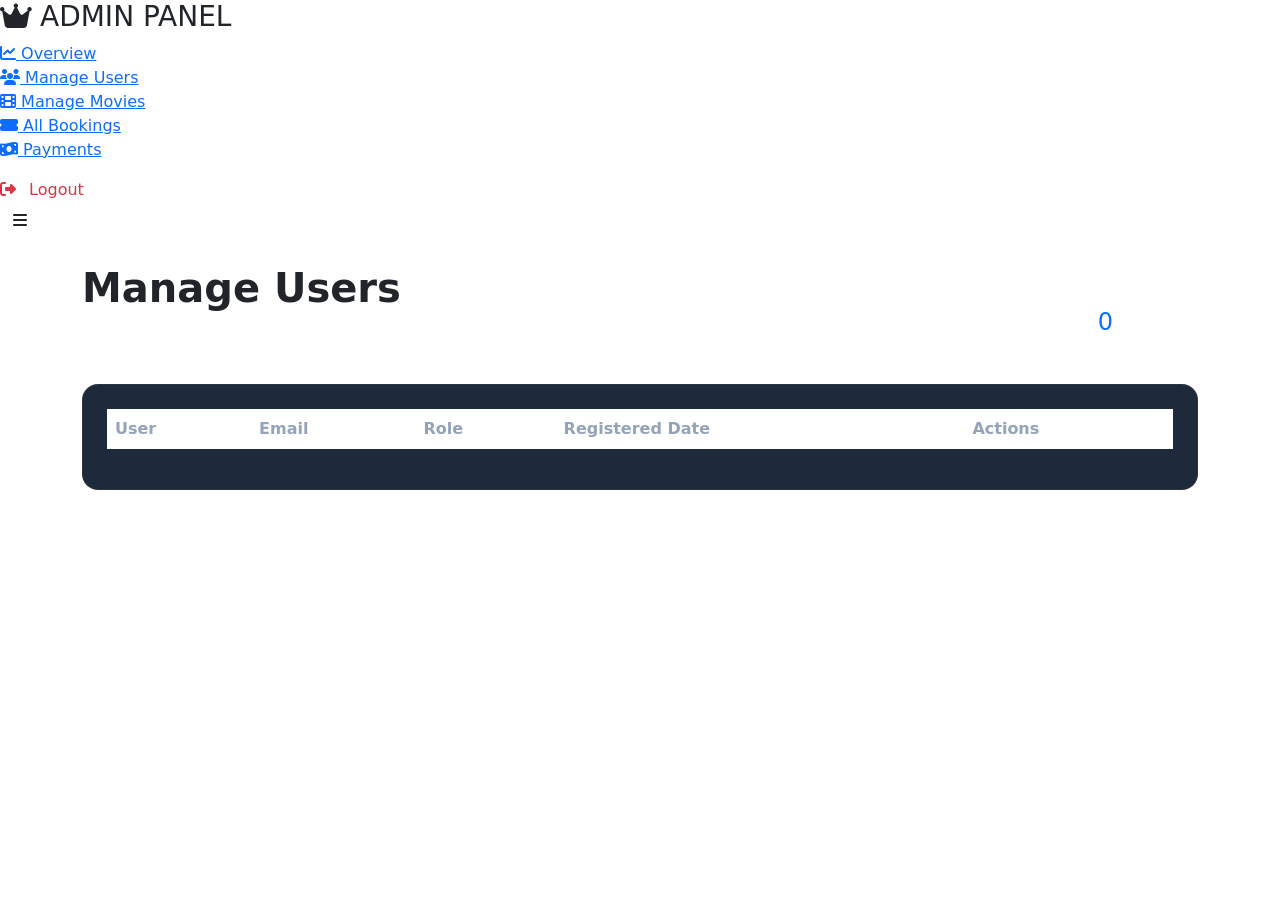
==== frontend/manage-users.html @ ab5ae446 "62nd commit - initialize frontend structure with core HTML pages" ====
<!DOCTYPE html>
<html lang="en">
<head>
    <meta charset="UTF-8">
    <meta name="viewport" content="width=device-width, initial-scale=1.0">
    <title>CineBook - Manage Users</title>
    <link rel="stylesheet" href="https://cdnjs.cloudflare.com/ajax/libs/font-awesome/6.4.0/css/all.min.css">
    <link href="https://cdn.jsdelivr.net/npm/bootstrap@5.3.0/dist/css/bootstrap.min.css" rel="stylesheet">
    <link href="https://fonts.googleapis.com/css2?family=Inter:wght@300;400;500;600;700;800&display=swap" rel="stylesheet">
    <link href="https://unpkg.com/aos@2.3.1/dist/aos.css" rel="stylesheet">
    <link rel="stylesheet" href="css/style.css">
    <link rel="stylesheet" href="css/sidebar.css">
    <style>
        .user-table-container {
            background: #1e293b;
            border-radius: 1rem;
            padding: 1.5rem;
            border: 1px solid rgba(255,255,255,0.05);
        }
        .table { color: white; }
        .table thead th { border-bottom: 2px solid var(--gray); color: #94a3b8; font-weight: 600; }
        .table tbody td { border-bottom: 1px solid rgba(255,255,255,0.05); vertical-align: middle; padding: 1rem 0.75rem; }
        .role-badge { padding: 0.35rem 0.75rem; border-radius: 50px; font-size: 0.75rem; font-weight: 600; }
        .role-admin { background: rgba(245, 158, 11, 0.2); color: #f59e0b; border: 1px solid #f59e0b; }
        .role-customer { background: rgba(34, 197, 94, 0.2); color: #22c55e; border: 1px solid #22c55e; }
        .user-avatar { width: 40px; height: 40px; border-radius: 50%; background: var(--gray); display: flex; align-items: center; justify-content: center; font-weight: bold; }
    </style>
</head>
<body>

<div class="wrapper">
    <!-- Sidebar -->
    <nav id="sidebar">
        <div class="sidebar-header">
            <h3 class="gradient-text"><i class="fas fa-crown me-2"></i>ADMIN PANEL</h3>
        </div>

        <ul class="list-unstyled components">
            <li>
                <a href="admin-dashboard.html">
                    <i class="fas fa-chart-line"></i> Overview
                </a>
            </li>
            <li class="active">
                <a href="manage-users.html">
                    <i class="fas fa-users"></i> Manage Users
                </a>
            </li>
            <li>
                <a href="movies.html">
                    <i class="fas fa-film"></i> Manage Movies
                </a>
            </li>
            <li>
                <a href="my-bookings.html">
                    <i class="fas fa-ticket-alt"></i> All Bookings
                </a>
            </li>
            <li>
                <a href="payments.html">
                    <i class="fas fa-money-bill-wave"></i> Payments
                </a>
            </li>
        </ul>

        <div class="sidebar-footer">
            <a href="#" class="logout-btn text-danger text-decoration-none">
                <i class="fas fa-sign-out-alt me-2"></i> Logout
            </a>
        </div>
    </nav>

    <!-- Page Content -->
    <div id="content">
        <button type="button" id="sidebarCollapse" class="btn">
            <i class="fas fa-bars"></i>
        </button>

        <div class="container py-4">
            <div class="d-flex justify-content-between align-items-center mb-4">
                <div>
                    <h1 class="display-6 fw-bold">Manage Users</h1>
                    <p class="text-white-50">View all registered users and manage their access levels</p>
                </div>
                <div class="stat-card px-4 py-2">
                    <div class="text-white-50 small">Total Users</div>
                    <div class="h4 mb-0 text-primary" id="userCount">0</div>
                </div>
            </div>

            <div class="user-table-container" data-aos="fade-up">
                <div class="table-responsive">
                    <table class="table">
                        <thead>
                            <tr>
                                <th>User</th>
                                <th>Email</th>
                                <th>Role</th>
                                <th>Registered Date</th>
                                <th>Actions</th>
                            </tr>
                        </thead>
                        <tbody id="userTableBody">
                            <!-- Users will be loaded here -->
                        </tbody>
                    </table>
                </div>
            </div>
        </div>
    </div>
</div>

<div class="toast-container"></div>
<div id="loadingSpinner" class="spinner-overlay"><div class="spinner"></div></div>

<script src="https://code.jquery.com/jquery-3.7.1.min.js"></script>
<script src="https://cdn.jsdelivr.net/npm/bootstrap@5.3.0/dist/js/bootstrap.bundle.min.js"></script>
<script src="https://unpkg.com/aos@2.3.1/dist/aos.js"></script>
<script src="js/api.js"></script>
<script src="js/common.js"></script>
<script src="js/sidebar.js"></script>

<script>
    AOS.init({ duration: 800, once: true });

    function loadUsers() {
        showSpinner();
        // Check if API.admin.getUsers exists, if not we might need to add it to api.js
        if (!API.admin.getUsers) {
            API.admin.getUsers = function(callback) {
                $.ajax({
                    url: API_BASE + '/api/admin/users',
                    type: 'GET',
                    headers: { 'Authorization': 'Bearer ' + localStorage.getItem('token') },
                    success: function(response) { if (callback) callback(null, response); },
                    error: function(xhr) { if (callback) callback(xhr.responseJSON, null); }
                });
            };
        }

        if (!API.admin.updateRole) {
            API.admin.updateRole = function(id, role, callback) {
                $.ajax({
                    url: API_BASE + '/api/admin/users/' + id + '/role?role=' + role,
                    type: 'PUT',
                    headers: { 'Authorization': 'Bearer ' + localStorage.getItem('token') },
                    success: function(response) { if (callback) callback(null, response); },
                    error: function(xhr) { if (callback) callback(xhr.responseJSON, null); }
                });
            };
        }

        API.admin.getUsers(function(error, users) {
            hideSpinner();
            if (error) {
                showToast('Failed to load users', 'error');
                return;
            }

            $('#userCount').text(users.length);
            const body = $('#userTableBody');
            body.empty();

            users.forEach(user => {
                const initials = user.name.split(' ').map(n => n[0]).join('').toUpperCase().substring(0, 2);
                const roleClass = user.role === 'ADMIN' ? 'role-admin' : 'role-customer';
                
                body.append(`
                    <tr>
                        <td>
                            <div class="d-flex align-items-center gap-3">
                                <div class="user-avatar">${initials}</div>
                                <div>
                                    <div class="fw-bold">${escapeHtml(user.name)}</div>
                                    <small class="text-white-50">ID: #${user.id}</small>
                                </div>
                            </div>
                        </td>
                        <td>${escapeHtml(user.email)}</td>
                        <td><span class="role-badge ${roleClass}">${user.role}</span></td>
                        <td>${user.registeredAt || 'N/A'}</td>
                        <td>
                            <div class="dropdown">
                                <button class="btn btn-sm btn-outline-primary dropdown-toggle" type="button" data-bs-toggle="dropdown">
                                    Change Role
                                </button>
                                <ul class="dropdown-menu dropdown-menu-dark">
                                    <li><a class="dropdown-item" href="#" onclick="changeRole(${user.id}, 'ADMIN')">Set as ADMIN</a></li>
                                    <li><a class="dropdown-item" href="#" onclick="changeRole(${user.id}, 'CUSTOMER')">Set as CUSTOMER</a></li>
                                </ul>
                            </div>
                        </td>
                    </tr>
                `);
            });
        });
    }

    function changeRole(userId, role) {
        showSpinner();
        API.admin.updateRole(userId, role, function(error) {
            hideSpinner();
            if (error) {
                showToast(error.message || 'Failed to update role', 'error');
            } else {
                showToast('User role updated successfully', 'success');
                loadUsers();
            }
        });
    }

    $(document).ready(function() {
        loadUsers();
    });
</script>
</body>
</html>
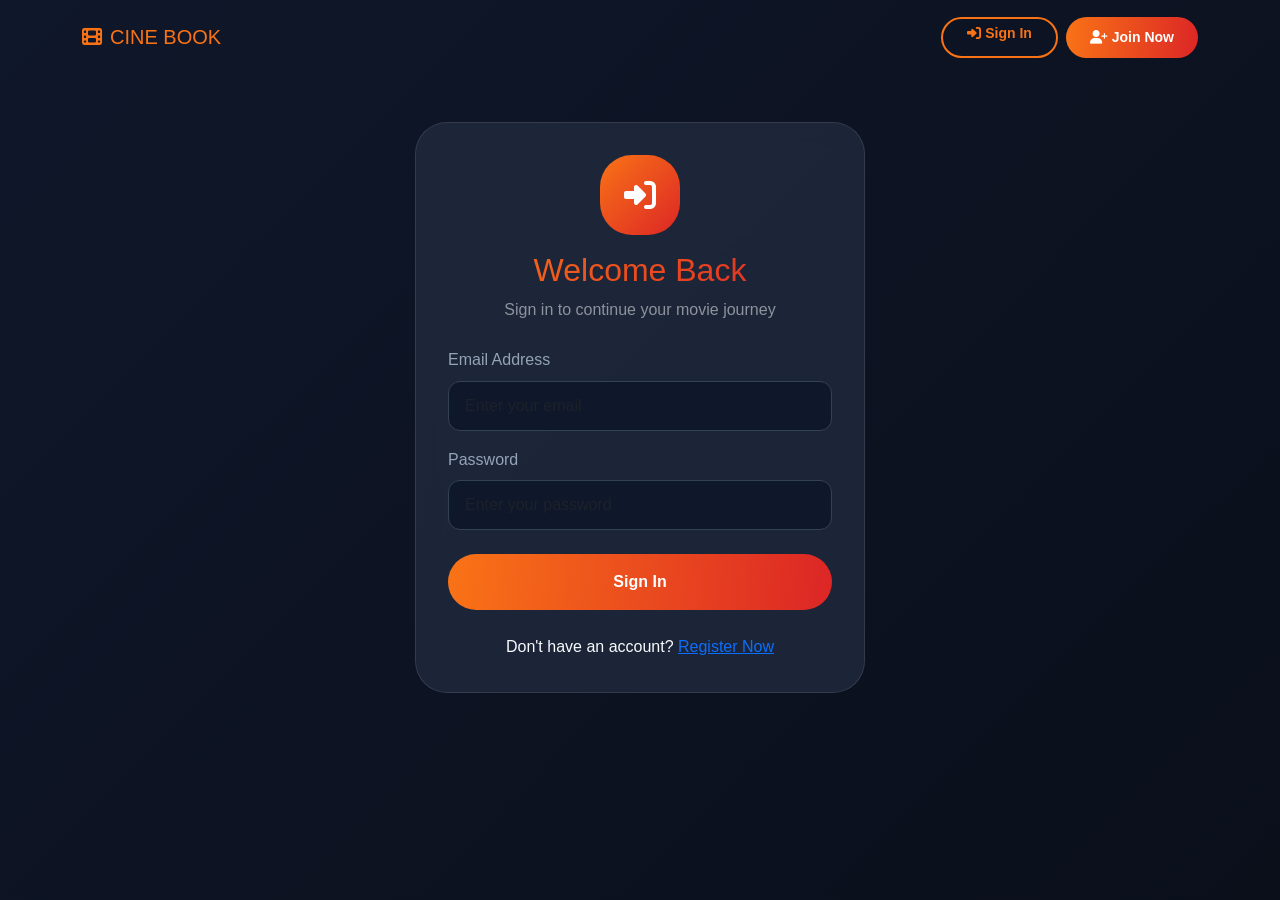
==== commit 0f0c5c30: "1st commit- Created Springboot project" ====
--- a/frontend/manage-users.html
+++ b/frontend/manage-users.html
@@ -124,87 +124,173 @@
     AOS.init({ duration: 800, once: true });
 
     function loadUsers() {
-        showSpinner();
-        // Check if API.admin.getUsers exists, if not we might need to add it to api.js
-        if (!API.admin.getUsers) {
-            API.admin.getUsers = function(callback) {
-                $.ajax({
-                    url: API_BASE + '/api/admin/users',
-                    type: 'GET',
-                    headers: { 'Authorization': 'Bearer ' + localStorage.getItem('token') },
-                    success: function(response) { if (callback) callback(null, response); },
-                    error: function(xhr) { if (callback) callback(xhr.responseJSON, null); }
-                });
-            };
-        }
-
-        if (!API.admin.updateRole) {
-            API.admin.updateRole = function(id, role, callback) {
-                $.ajax({
-                    url: API_BASE + '/api/admin/users/' + id + '/role?role=' + role,
-                    type: 'PUT',
-                    headers: { 'Authorization': 'Bearer ' + localStorage.getItem('token') },
-                    success: function(response) { if (callback) callback(null, response); },
-                    error: function(xhr) { if (callback) callback(xhr.responseJSON, null); }
-                });
-            };
-        }
-
+
+        // Ensure API object exists (IMPORTANT)
+        window.API = window.API || {};
+        API.admin = API.admin || {};
+
+        // Safe fallback (avoid crash)
+        function safeHideSpinner() {
+            if (typeof hideSpinner === 'function') {
+                hideSpinner();
+            }
+        }
+
+        function safeShowToast(msg, type) {
+            if (typeof showToast === 'function') {
+                showToast(msg, type);
+            } else {
+                console.log(type + ": " + msg);
+                alert(msg);
+            }
+        }
+
+        // ================= API: GET USERS =================
+        API.admin.getUsers = function(callback) {
+            $.ajax({
+                url: "http://localhost:8080/api/admin/users",
+                type: 'GET',
+                headers: {
+                    'Authorization': 'Bearer ' + (localStorage.getItem('token') || '')
+                },
+                success: function(response) {
+                    console.log("API Response:", response); // DEBUG
+                    if (callback) callback(null, response);
+                },
+                error: function(xhr) {
+                    console.error("API Error:", xhr); // DEBUG
+                    if (callback) callback(xhr.responseJSON || { message: "Request failed" }, null);
+                }
+            });
+        };
+
+        // ================= API CALL =================
         API.admin.getUsers(function(error, users) {
-            hideSpinner();
+
+            safeHideSpinner();
+
             if (error) {
-                showToast('Failed to load users', 'error');
+                safeShowToast(error.message || 'Failed to load users', 'error');
                 return;
             }
 
-            $('#userCount').text(users.length);
+            // ✅ VERY IMPORTANT: handle different response formats
+            const userList = Array.isArray(users) ? users : (users.data || []);
+
+            console.log("Processed Users:", userList); // DEBUG
+
+            $('#userCount').text(userList.length);
+
             const body = $('#userTableBody');
             body.empty();
 
-            users.forEach(user => {
-                const initials = user.name.split(' ').map(n => n[0]).join('').toUpperCase().substring(0, 2);
-                const roleClass = user.role === 'ADMIN' ? 'role-admin' : 'role-customer';
-                
+            if (userList.length === 0) {
+                body.append('<tr><td colspan="5" class="text-center">No users found</td></tr>');
+                return;
+            }
+
+            userList.forEach(user => {
+
+                const name = user.name || "Unknown";
+                const email = user.email || "N/A";
+                const role = user.role || "CUSTOMER";
+
+                const initials = name.split(' ')
+                    .map(n => n[0])
+                    .join('')
+                    .toUpperCase()
+                    .substring(0, 2);
+
+                const roleClass = role === 'ADMIN' ? 'role-admin' : 'role-customer';
+
                 body.append(`
-                    <tr>
-                        <td>
-                            <div class="d-flex align-items-center gap-3">
-                                <div class="user-avatar">${initials}</div>
-                                <div>
-                                    <div class="fw-bold">${escapeHtml(user.name)}</div>
-                                    <small class="text-white-50">ID: #${user.id}</small>
-                                </div>
+                <tr>
+                    <td>
+                        <div class="d-flex align-items-center gap-3">
+                            <div class="user-avatar">${initials}</div>
+                            <div>
+                                <div class="fw-bold">${escapeHtml(name)}</div>
+                                <small class="text-white-50">ID: #${user.id}</small>
                             </div>
-                        </td>
-                        <td>${escapeHtml(user.email)}</td>
-                        <td><span class="role-badge ${roleClass}">${user.role}</span></td>
-                        <td>${user.registeredAt || 'N/A'}</td>
-                        <td>
-                            <div class="dropdown">
-                                <button class="btn btn-sm btn-outline-primary dropdown-toggle" type="button" data-bs-toggle="dropdown">
-                                    Change Role
-                                </button>
-                                <ul class="dropdown-menu dropdown-menu-dark">
-                                    <li><a class="dropdown-item" href="#" onclick="changeRole(${user.id}, 'ADMIN')">Set as ADMIN</a></li>
-                                    <li><a class="dropdown-item" href="#" onclick="changeRole(${user.id}, 'CUSTOMER')">Set as CUSTOMER</a></li>
-                                </ul>
-                            </div>
-                        </td>
-                    </tr>
-                `);
+                        </div>
+                    </td>
+                    <td>${escapeHtml(email)}</td>
+                    <td><span class="role-badge ${roleClass}">${role}</span></td>
+                    <td>${user.registeredAt || 'N/A'}</td>
+                    <td>
+                        <div class="dropdown">
+                            <button class="btn btn-sm btn-outline-primary dropdown-toggle" type="button" data-bs-toggle="dropdown">
+                                Change Role
+                            </button>
+                            <ul class="dropdown-menu dropdown-menu-dark">
+                                <li><a class="dropdown-item" href="#" onclick="changeRole(${user.id}, 'ADMIN')">Set as ADMIN</a></li>
+                                <li><a class="dropdown-item" href="#" onclick="changeRole(${user.id}, 'CUSTOMER')">Set as CUSTOMER</a></li>
+                            </ul>
+                        </div>
+                    </td>
+                </tr>
+            `);
             });
+
         });
     }
 
     function changeRole(userId, role) {
-        showSpinner();
+
+        // Ensure API object exists
+        window.API = window.API || {};
+        API.admin = API.admin || {};
+
+        // Safe spinner (avoid crash)
+        if (typeof showSpinner === 'function') {
+            showSpinner();
+        }
+
+        // Safe toast
+        function safeToast(msg, type) {
+            if (typeof showToast === 'function') {
+                showToast(msg, type);
+            } else {
+                console.log(type + ": " + msg);
+                alert(msg);
+            }
+        }
+
+        // Ensure updateRole exists
+        API.admin.updateRole = function(id, role, callback) {
+            $.ajax({
+                url: "http://localhost:8080/api/admin/users/" + id + "/role?role=" + role,
+                type: 'PUT',
+                headers: {
+                    'Authorization': 'Bearer ' + (localStorage.getItem('token') || '')
+                },
+                success: function(response) {
+                    console.log("Role updated:", response); // DEBUG
+                    callback && callback(null, response);
+                },
+                error: function(xhr) {
+                    console.error("Update role error:", xhr); // DEBUG
+                    callback && callback(xhr.responseJSON || { message: "Update failed" }, null);
+                }
+            });
+        };
+
+        // Call API
         API.admin.updateRole(userId, role, function(error) {
-            hideSpinner();
+
+            if (typeof hideSpinner === 'function') {
+                hideSpinner();
+            }
+
             if (error) {
-                showToast(error.message || 'Failed to update role', 'error');
+                safeToast(error.message || 'Failed to update role', 'error');
             } else {
-                showToast('User role updated successfully', 'success');
-                loadUsers();
+                safeToast('User role updated successfully', 'success');
+
+                // Reload users safely
+                if (typeof loadUsers === 'function') {
+                    loadUsers();
+                }
             }
         });
     }
--- a/frontend/css/style.css
+++ b/frontend/css/style.css
@@ -0,0 +1,207 @@
+/* ========================================
+   CineBook - Common Styles
+   ======================================== */
+
+:root {
+    --primary: #f97316;
+    --primary-dark: #ea580c;
+    --secondary: #dc2626;
+    --dark: #0f172a;
+    --darker: #0a0f1a;
+    --light: #f8fafc;
+    --gray: #334155;
+    --success: #22c55e;
+    --warning: #f59e0b;
+    --danger: #ef4444;
+    --info: #3b82f6;
+    --transition: all 0.3s ease;
+}
+
+* {
+    margin: 0;
+    padding: 0;
+    box-sizing: border-box;
+}
+
+body {
+    font-family: 'Inter', -apple-system, BlinkMacSystemFont, 'Segoe UI', Roboto, sans-serif;
+    background: linear-gradient(135deg, var(--dark) 0%, var(--darker) 100%);
+    color: var(--light);
+    line-height: 1.6;
+    min-height: 100vh;
+}
+
+/* Typography */
+.gradient-text {
+    background: linear-gradient(135deg, var(--primary), var(--secondary));
+    -webkit-background-clip: text;
+    background-clip: text;
+    color: transparent;
+}
+
+/* Buttons */
+.btn-primary {
+    background: linear-gradient(95deg, var(--primary), var(--secondary));
+    border: none;
+    font-weight: 600;
+    padding: 0.625rem 1.5rem;
+    border-radius: 50px;
+    transition: var(--transition);
+}
+
+.btn-primary:hover {
+    transform: translateY(-2px);
+    box-shadow: 0 10px 25px rgba(249, 115, 22, 0.3);
+}
+
+.btn-outline-primary {
+    border: 2px solid var(--primary);
+    color: var(--primary);
+    border-radius: 50px;
+    background: transparent;
+    font-weight: 600;
+    transition: var(--transition);
+}
+
+.btn-outline-primary:hover {
+    background: var(--primary);
+    color: white;
+    transform: translateY(-2px);
+}
+
+/* Toast Container */
+.toast-container {
+    position: fixed;
+    bottom: 1rem;
+    right: 1rem;
+    z-index: 1100;
+}
+
+.toast {
+    background: #1e293b;
+    border: 1px solid rgba(255, 255, 255, 0.1);
+    border-radius: 12px;
+}
+
+/* Loading Spinner */
+.spinner-overlay {
+    position: fixed;
+    top: 0;
+    left: 0;
+    width: 100%;
+    height: 100%;
+    background: rgba(0, 0, 0, 0.7);
+    backdrop-filter: blur(5px);
+    display: none;
+    align-items: center;
+    justify-content: center;
+    z-index: 2000;
+}
+
+.spinner-overlay.active {
+    display: flex;
+}
+
+.spinner {
+    width: 50px;
+    height: 50px;
+    border: 3px solid rgba(249, 115, 22, 0.3);
+    border-top-color: var(--primary);
+    border-radius: 50%;
+    animation: spin 1s linear infinite;
+}
+
+@keyframes spin {
+    to { transform: rotate(360deg); }
+}
+
+/* Form Controls */
+.form-control, .form-select {
+    background: #0f172a;
+    border: 1px solid var(--gray);
+    border-radius: 0.75rem;
+    padding: 0.75rem 1rem;
+    color: white;
+    transition: var(--transition);
+}
+
+.form-control:focus, .form-select:focus {
+    background: #0f172a;
+    border-color: var(--primary);
+    box-shadow: 0 0 0 3px rgba(249, 115, 22, 0.1);
+    color: white;
+    outline: none;
+}
+
+.form-label {
+    font-weight: 500;
+    margin-bottom: 0.5rem;
+    color: #94a3b8;
+}
+
+/* Cards */
+.card {
+    background: #1e293b;
+    border: 1px solid rgba(255, 255, 255, 0.05);
+    border-radius: 1rem;
+    transition: var(--transition);
+}
+
+.card:hover {
+    transform: translateY(-5px);
+    box-shadow: 0 10px 30px rgba(0, 0, 0, 0.3);
+}
+
+/* Pagination */
+.pagination .page-link {
+    background: #1e293b;
+    border-color: var(--gray);
+    color: white;
+}
+
+.pagination .page-link:hover {
+    background: var(--primary);
+    border-color: var(--primary);
+    color: white;
+}
+
+.pagination .page-item.active .page-link {
+    background: var(--primary);
+    border-color: var(--primary);
+    color: white;
+}
+
+.pagination .page-item.disabled .page-link {
+    background: #334155;
+    color: #64748b;
+}
+
+/* Scrollbar */
+::-webkit-scrollbar {
+    width: 8px;
+}
+
+::-webkit-scrollbar-track {
+    background: #1e293b;
+}
+
+::-webkit-scrollbar-thumb {
+    background: var(--primary);
+    border-radius: 4px;
+}
+
+::-webkit-scrollbar-thumb:hover {
+    background: var(--primary-dark);
+}
+
+/* Responsive */
+@media (max-width: 768px) {
+    .btn-primary, .btn-outline-primary {
+        padding: 0.5rem 1rem;
+        font-size: 0.875rem;
+    }
+
+    .form-control, .form-select {
+        padding: 0.5rem 0.75rem;
+    }
+}
--- a/frontend/css/sidebar.css
+++ b/frontend/css/sidebar.css
@@ -0,0 +1,128 @@
+/* ========================================
+   CineBook - Sidebar Styles
+   ======================================== */
+
+.wrapper {
+    display: flex;
+    width: 100%;
+    align-items: stretch;
+}
+
+#sidebar {
+    min-width: 280px;
+    max-width: 280px;
+    background: rgba(15, 23, 42, 0.95);
+    backdrop-filter: blur(10px);
+    color: #fff;
+    transition: all 0.3s;
+    border-right: 1px solid rgba(255, 255, 255, 0.05);
+    height: 100vh;
+    position: fixed;
+    z-index: 1000;
+}
+
+#sidebar.active {
+    margin-left: -280px;
+}
+
+#sidebar .sidebar-header {
+    padding: 2rem 1.5rem;
+    border-bottom: 1px solid rgba(255, 255, 255, 0.05);
+}
+
+#sidebar .sidebar-header h3 {
+    font-weight: 700;
+    margin: 0;
+    font-size: 1.5rem;
+}
+
+#sidebar ul.components {
+    padding: 1.5rem 0;
+}
+
+#sidebar ul li {
+    padding: 0.25rem 1rem;
+}
+
+#sidebar ul li a {
+    padding: 1rem 1.5rem;
+    font-size: 1rem;
+    display: flex;
+    align-items: center;
+    color: #94a3b8;
+    text-decoration: none;
+    border-radius: 12px;
+    transition: var(--transition);
+}
+
+#sidebar ul li a i {
+    margin-right: 15px;
+    font-size: 1.25rem;
+    width: 25px;
+    text-align: center;
+}
+
+#sidebar ul li a:hover {
+    color: #fff;
+    background: rgba(255, 255, 255, 0.05);
+}
+
+#sidebar ul li.active > a {
+    color: #fff;
+    background: linear-gradient(135deg, var(--primary), var(--secondary));
+    box-shadow: 0 4px 15px rgba(249, 115, 22, 0.2);
+}
+
+.sidebar-footer {
+    position: absolute;
+    bottom: 0;
+    width: 100%;
+    padding: 1.5rem;
+    border-top: 1px solid rgba(255, 255, 255, 0.05);
+}
+
+/* Page Content */
+#content {
+    width: calc(100% - 280px);
+    margin-left: 280px;
+    min-height: 100vh;
+    transition: all 0.3s;
+}
+
+#content.active {
+    width: 100%;
+    margin-left: 0;
+}
+
+/* Mobile Toggle */
+#sidebarCollapse {
+    display: none;
+    position: fixed;
+    top: 15px;
+    left: 15px;
+    z-index: 1001;
+    background: var(--primary);
+    border: none;
+    color: white;
+    padding: 8px 12px;
+    border-radius: 8px;
+}
+
+@media (max-width: 768px) {
+    #sidebar {
+        margin-left: -280px;
+    }
+    #sidebar.active {
+        margin-left: 0;
+    }
+    #content {
+        width: 100%;
+        margin-left: 0;
+    }
+    #content.active {
+        margin-left: 280px;
+    }
+    #sidebarCollapse {
+        display: block;
+    }
+}
